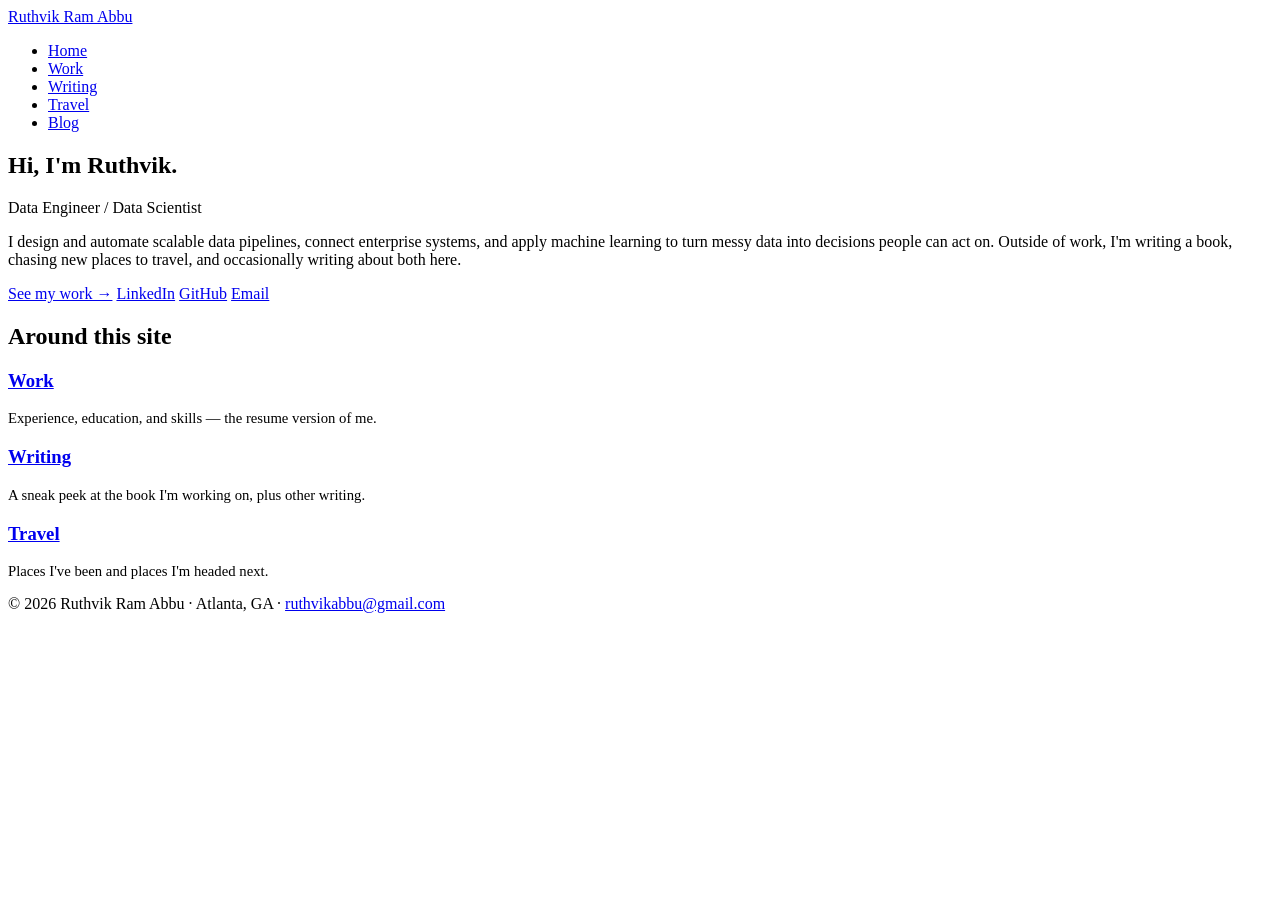
==== index.html @ 08ac9462 "Add site pages" ====
<!DOCTYPE html>
<html lang="en">
<head>
<meta charset="UTF-8">
<meta name="viewport" content="width=device-width, initial-scale=1.0">
<title>Ruthvik Ram Abbu</title>
<link rel="stylesheet" href="css/style.css">
</head>
<body>
<header class="site-header">
  <nav class="nav">
    <a class="brand" href="index.html">Ruthvik Ram Abbu</a>
    <ul>
      <li><a class="active" href="index.html">Home</a></li>
      <li><a href="work.html">Work</a></li>
      <li><a href="writing.html">Writing</a></li>
      <li><a href="travel.html">Travel</a></li>
      <li><a href="blog.html">Blog</a></li>
    </ul>
  </nav>
</header>

<main>
  <div class="wrap">
    <section class="hero">
      <h1>Hi, I'm Ruthvik.</h1>
      <div class="role">Data Engineer / Data Scientist</div>
      <p class="lead">
        I design and automate scalable data pipelines, connect enterprise systems, and apply
        machine learning to turn messy data into decisions people can act on. Outside of work,
        I'm writing a book, chasing new places to travel, and occasionally writing about both here.
      </p>
      <div class="links-row">
        <a class="btn primary" href="work.html">See my work &rarr;</a>
        <a class="btn" href="https://www.linkedin.com/in/ruthvik-ram-abbu/" target="_blank" rel="noopener">LinkedIn</a>
        <a class="btn" href="https://github.com/abburk19" target="_blank" rel="noopener">GitHub</a>
        <a class="btn" href="mailto:ruthvikabbu@gmail.com">Email</a>
      </div>
    </section>

    <section>
      <h2>Around this site</h2>
      <div class="grid-3">
        <div class="card">
          <h3><a href="work.html">Work</a></h3>
          <p style="color:var(--text-dim); font-size:0.92rem;">Experience, education, and skills &mdash; the resume version of me.</p>
        </div>
        <div class="card">
          <h3><a href="writing.html">Writing</a></h3>
          <p style="color:var(--text-dim); font-size:0.92rem;">A sneak peek at the book I'm working on, plus other writing.</p>
        </div>
        <div class="card">
          <h3><a href="travel.html">Travel</a></h3>
          <p style="color:var(--text-dim); font-size:0.92rem;">Places I've been and places I'm headed next.</p>
        </div>
      </div>
    </section>
  </div>
</main>

<footer>
  <div class="wrap">
    &copy; 2026 Ruthvik Ram Abbu &middot; Atlanta, GA &middot; <a href="mailto:ruthvikabbu@gmail.com">ruthvikabbu@gmail.com</a>
  </div>
</footer>
</body>
</html>
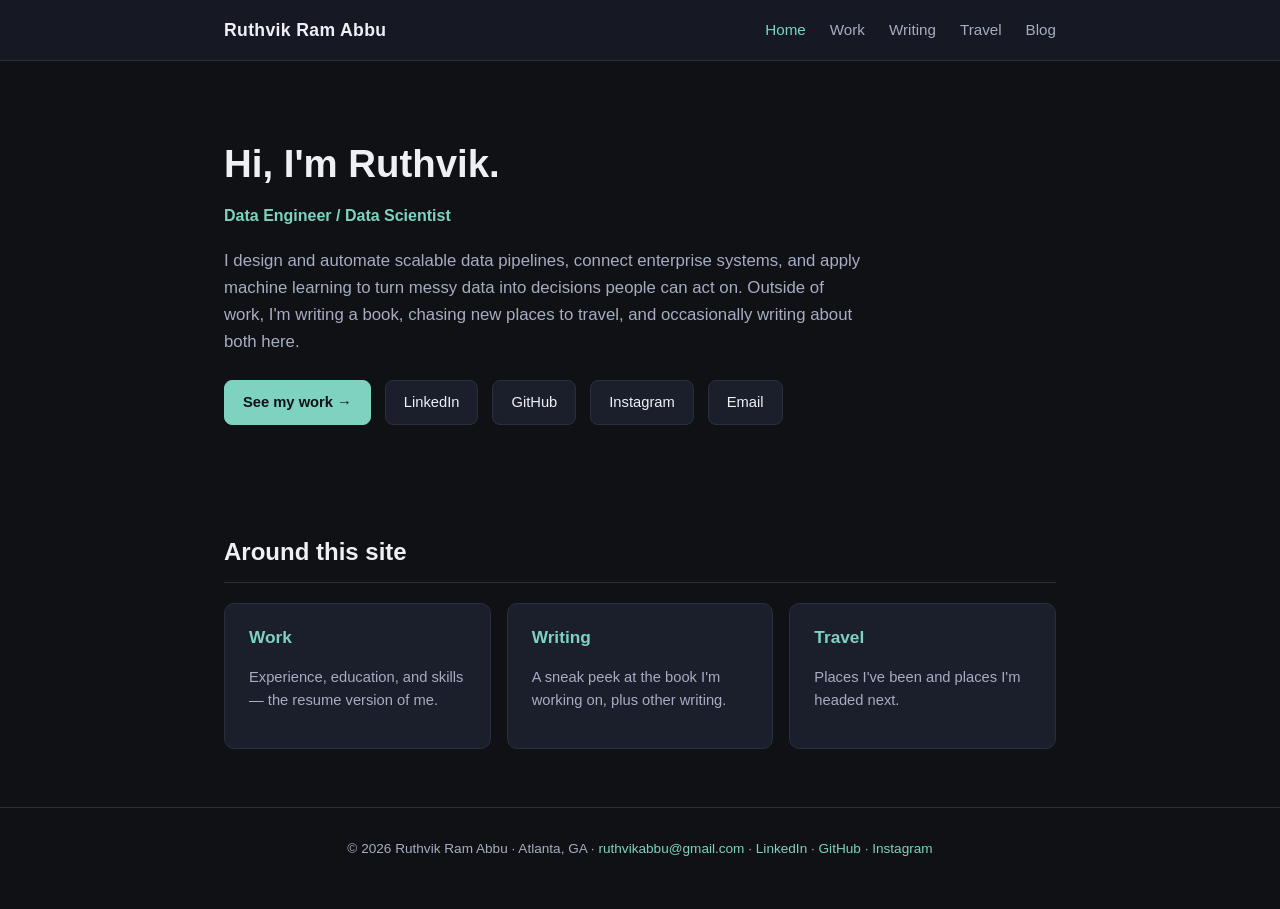
==== commit b8bcfe2e: "Add Instagram link" ====
--- a/index.html
+++ b/index.html
@@ -34,6 +34,7 @@
         <a class="btn primary" href="work.html">See my work &rarr;</a>
         <a class="btn" href="https://www.linkedin.com/in/ruthvik-ram-abbu/" target="_blank" rel="noopener">LinkedIn</a>
         <a class="btn" href="https://github.com/abburk19" target="_blank" rel="noopener">GitHub</a>
+        <a class="btn" href="https://www.instagram.com/ruthvikabbu/" target="_blank" rel="noopener">Instagram</a>
         <a class="btn" href="mailto:ruthvikabbu@gmail.com">Email</a>
       </div>
     </section>
@@ -60,7 +61,7 @@
 
 <footer>
   <div class="wrap">
-    &copy; 2026 Ruthvik Ram Abbu &middot; Atlanta, GA &middot; <a href="mailto:ruthvikabbu@gmail.com">ruthvikabbu@gmail.com</a>
+    &copy; 2026 Ruthvik Ram Abbu &middot; Atlanta, GA &middot; <a href="mailto:ruthvikabbu@gmail.com">ruthvikabbu@gmail.com</a> &middot; <a href="https://www.linkedin.com/in/ruthvik-ram-abbu/" target="_blank" rel="noopener">LinkedIn</a> &middot; <a href="https://github.com/abburk19" target="_blank" rel="noopener">GitHub</a> &middot; <a href="https://www.instagram.com/ruthvikabbu/" target="_blank" rel="noopener">Instagram</a>
   </div>
 </footer>
 </body>
--- a/css/style.css
+++ b/css/style.css
@@ -0,0 +1,245 @@
+:root {
+  --bg: #0f1115;
+  --bg-soft: #161923;
+  --card: #1b1f2b;
+  --text: #eef0f5;
+  --text-dim: #a6adc2;
+  --accent: #7dd3c0;
+  --accent-2: #f2b880;
+  --border: #2a2f3d;
+  --maxw: 880px;
+}
+
+* { box-sizing: border-box; }
+
+html { scroll-behavior: smooth; }
+
+body {
+  margin: 0;
+  font-family: "Segoe UI", -apple-system, BlinkMacSystemFont, Roboto, Helvetica, Arial, sans-serif;
+  background: var(--bg);
+  color: var(--text);
+  line-height: 1.6;
+}
+
+a { color: var(--accent); text-decoration: none; }
+a:hover { text-decoration: underline; }
+
+.wrap {
+  max-width: var(--maxw);
+  margin: 0 auto;
+  padding: 0 24px;
+}
+
+header.site-header {
+  border-bottom: 1px solid var(--border);
+  background: var(--bg-soft);
+  position: sticky;
+  top: 0;
+  z-index: 10;
+}
+
+.nav {
+  display: flex;
+  align-items: center;
+  justify-content: space-between;
+  max-width: var(--maxw);
+  margin: 0 auto;
+  padding: 16px 24px;
+}
+
+.nav .brand {
+  font-weight: 700;
+  font-size: 1.1rem;
+  color: var(--text);
+  letter-spacing: 0.02em;
+}
+
+.nav .brand:hover { text-decoration: none; color: var(--accent); }
+
+.nav ul {
+  list-style: none;
+  display: flex;
+  gap: 24px;
+  margin: 0;
+  padding: 0;
+}
+
+.nav ul li a {
+  color: var(--text-dim);
+  font-size: 0.95rem;
+}
+
+.nav ul li a.active,
+.nav ul li a:hover {
+  color: var(--accent);
+}
+
+main { min-height: 60vh; }
+
+.hero {
+  padding: 72px 0 48px;
+}
+
+.hero h1 {
+  font-size: 2.4rem;
+  margin: 0 0 8px;
+}
+
+.hero .role {
+  color: var(--accent);
+  font-weight: 600;
+  margin-bottom: 20px;
+}
+
+.hero p.lead {
+  color: var(--text-dim);
+  max-width: 640px;
+  font-size: 1.05rem;
+}
+
+.links-row {
+  display: flex;
+  gap: 14px;
+  margin-top: 24px;
+  flex-wrap: wrap;
+}
+
+.btn {
+  display: inline-flex;
+  align-items: center;
+  gap: 8px;
+  padding: 10px 18px;
+  border-radius: 8px;
+  border: 1px solid var(--border);
+  color: var(--text);
+  font-size: 0.92rem;
+  background: var(--card);
+}
+
+.btn:hover { border-color: var(--accent); text-decoration: none; color: var(--accent); }
+
+.btn.primary {
+  background: var(--accent);
+  color: #0f1115;
+  border-color: var(--accent);
+  font-weight: 600;
+}
+
+.btn.primary:hover { color: #0f1115; opacity: 0.9; }
+
+section { padding: 40px 0; }
+
+section h2 {
+  font-size: 1.5rem;
+  margin-bottom: 20px;
+  border-bottom: 1px solid var(--border);
+  padding-bottom: 10px;
+}
+
+.card {
+  background: var(--card);
+  border: 1px solid var(--border);
+  border-radius: 10px;
+  padding: 20px 24px;
+  margin-bottom: 18px;
+}
+
+.card h3 {
+  margin: 0 0 4px;
+  font-size: 1.08rem;
+}
+
+.card .meta {
+  color: var(--text-dim);
+  font-size: 0.88rem;
+  margin-bottom: 10px;
+}
+
+.card ul {
+  margin: 8px 0 0;
+  padding-left: 20px;
+}
+
+.card ul li { margin-bottom: 6px; color: var(--text-dim); font-size: 0.95rem; }
+
+.tag-grid {
+  display: flex;
+  flex-wrap: wrap;
+  gap: 8px;
+}
+
+.tag {
+  background: var(--bg-soft);
+  border: 1px solid var(--border);
+  padding: 5px 12px;
+  border-radius: 999px;
+  font-size: 0.85rem;
+  color: var(--text-dim);
+}
+
+.grid-3 {
+  display: grid;
+  grid-template-columns: repeat(3, 1fr);
+  gap: 16px;
+}
+
+@media (max-width: 700px) {
+  .grid-3 { grid-template-columns: 1fr; }
+  .nav ul { gap: 14px; }
+  .nav { flex-direction: column; gap: 10px; align-items: flex-start; }
+}
+
+.placeholder-note {
+  border: 1px dashed var(--accent-2);
+  background: rgba(242, 184, 128, 0.08);
+  color: var(--accent-2);
+  padding: 12px 16px;
+  border-radius: 8px;
+  font-size: 0.88rem;
+  margin-bottom: 20px;
+}
+
+footer {
+  border-top: 1px solid var(--border);
+  padding: 30px 0 50px;
+  color: var(--text-dim);
+  font-size: 0.85rem;
+  text-align: center;
+}
+
+blockquote {
+  border-left: 3px solid var(--accent);
+  margin: 20px 0;
+  padding: 4px 20px;
+  color: var(--text-dim);
+  font-style: italic;
+}
+
+
+
+
+
+
+
+
+
+
+
+
+
+
+
+
+
+
+
+
+
+
+
+
+
+
+
+
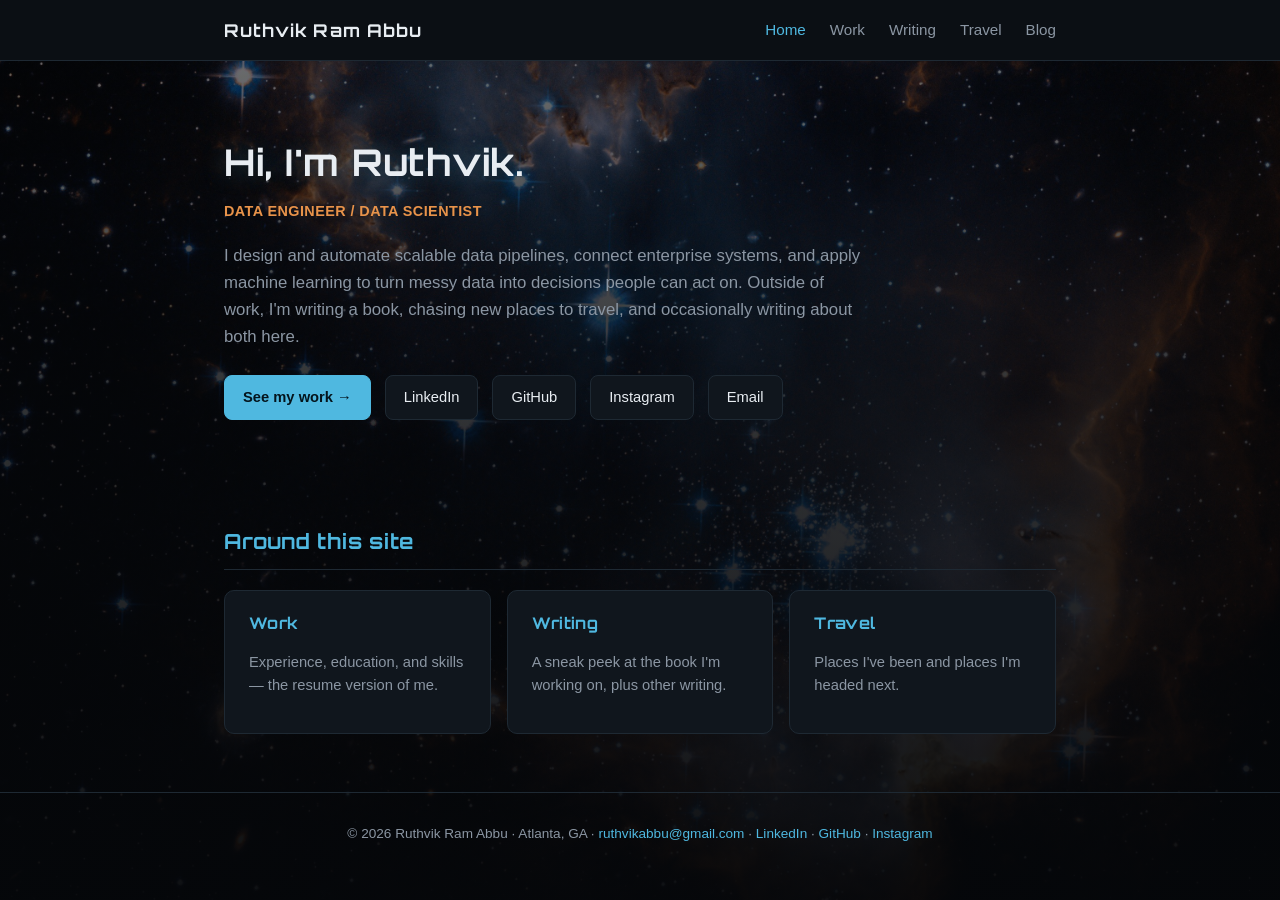
==== commit 512a23fc: "Update index.html" ====
--- a/index.html
+++ b/index.html
@@ -6,7 +6,7 @@
 <title>Ruthvik Ram Abbu</title>
 <link rel="stylesheet" href="css/style.css">
 </head>
-<body>
+<body class="page-index">
 <header class="site-header">
   <nav class="nav">
     <a class="brand" href="index.html">Ruthvik Ram Abbu</a>
--- a/css/style.css
+++ b/css/style.css
@@ -1,13 +1,16 @@
+@import url('https://fonts.googleapis.com/css2?family=Orbitron:wght@600;700&display=swap');
+
 :root {
-  --bg: #0f1115;
-  --bg-soft: #161923;
-  --card: #1b1f2b;
-  --text: #eef0f5;
-  --text-dim: #a6adc2;
-  --accent: #7dd3c0;
-  --accent-2: #f2b880;
-  --border: #2a2f3d;
-  --maxw: 880px;
+        --bg: #05070a;
+        --bg-soft: #0b0f14;
+        --card: #10161d;
+        --text: #e8edf2;
+        --text-dim: #8b96a3;
+        --accent: #4fb8e0;
+        --accent-2: #e8934a;
+        --border: #1e2933;
+        --maxw: 880px;
+        --font-display: 'Orbitron', 'Segoe UI', sans-serif;
 }
 
 * { box-sizing: border-box; }
@@ -15,231 +18,229 @@
 html { scroll-behavior: smooth; }
 
 body {
-  margin: 0;
-  font-family: "Segoe UI", -apple-system, BlinkMacSystemFont, Roboto, Helvetica, Arial, sans-serif;
-  background: var(--bg);
-  color: var(--text);
-  line-height: 1.6;
-}
+          margin: 0;
+          font-family: "Segoe UI", -apple-system, BlinkMacSystemFont, Roboto, Helvetica, Arial, sans-serif;
+          background-image:
+            linear-gradient(180deg, rgba(5, 7, 10, 0.55) 0%, rgba(5, 7, 10, 0.82) 45%, rgba(5, 7, 10, 0.96) 100%),
+                      var(--page-bg, none);
+          background-size: cover;
+          background-position: center;
+          background-repeat: no-repeat;
+          background-attachment: fixed;
+          background-color: var(--bg);
+          color: var(--text);
+          line-height: 1.6;
+}
+
+body.page-index   { --page-bg: url('../Background%20images/wp12481909-dark-space-4k-wallpapers.jpg'); }
+body.page-work    { --page-bg: url('../Background%20images/wp12489447-4k-desktop-space-wallpapers.jpg'); }
+body.page-writing { --page-bg: url('../Background%20images/wp12251869-interstellar-space-wallpapers.jpg'); }
+body.page-travel  { --page-bg: url('../Background%20images/wp12665976-deep-space-4k-wallpapers.jpg'); }
+body.page-blog    { --page-bg: url('../Background%20images/wp12560083-4k-astronomy-wallpapers.jpg'); }
 
 a { color: var(--accent); text-decoration: none; }
 a:hover { text-decoration: underline; }
 
 .wrap {
-  max-width: var(--maxw);
-  margin: 0 auto;
-  padding: 0 24px;
+        max-width: var(--maxw);
+        margin: 0 auto;
+        padding: 0 24px;
 }
 
 header.site-header {
-  border-bottom: 1px solid var(--border);
-  background: var(--bg-soft);
-  position: sticky;
-  top: 0;
-  z-index: 10;
+        border-bottom: 1px solid var(--border);
+        background: var(--bg-soft);
+        position: sticky;
+        top: 0;
+        z-index: 10;
 }
 
 .nav {
-  display: flex;
-  align-items: center;
-  justify-content: space-between;
-  max-width: var(--maxw);
-  margin: 0 auto;
-  padding: 16px 24px;
+        display: flex;
+        align-items: center;
+        justify-content: space-between;
+        max-width: var(--maxw);
+        margin: 0 auto;
+        padding: 16px 24px;
 }
 
 .nav .brand {
-  font-weight: 700;
-  font-size: 1.1rem;
-  color: var(--text);
-  letter-spacing: 0.02em;
+        font-family: var(--font-display);
+        font-weight: 700;
+        font-size: 1.1rem;
+        color: var(--text);
+        letter-spacing: 0.06em;
 }
 
 .nav .brand:hover { text-decoration: none; color: var(--accent); }
 
 .nav ul {
-  list-style: none;
-  display: flex;
-  gap: 24px;
-  margin: 0;
-  padding: 0;
+        list-style: none;
+        display: flex;
+        gap: 24px;
+        margin: 0;
+        padding: 0;
 }
 
 .nav ul li a {
-  color: var(--text-dim);
-  font-size: 0.95rem;
+        color: var(--text-dim);
+        font-size: 0.95rem;
 }
 
 .nav ul li a.active,
 .nav ul li a:hover {
-  color: var(--accent);
+        color: var(--accent);
 }
 
 main { min-height: 60vh; }
 
 .hero {
-  padding: 72px 0 48px;
+        padding: 72px 0 48px;
 }
 
 .hero h1 {
-  font-size: 2.4rem;
-  margin: 0 0 8px;
+        font-family: var(--font-display);
+        font-size: 2.3rem;
+        letter-spacing: 0.02em;
+        margin: 0 0 8px;
+        text-shadow: 0 0 24px rgba(79, 184, 224, 0.3);
 }
 
 .hero .role {
-  color: var(--accent);
-  font-weight: 600;
-  margin-bottom: 20px;
+        color: var(--accent-2);
+        font-weight: 600;
+        letter-spacing: 0.03em;
+        text-transform: uppercase;
+        font-size: 0.9rem;
+        margin-bottom: 20px;
 }
 
 .hero p.lead {
-  color: var(--text-dim);
-  max-width: 640px;
-  font-size: 1.05rem;
+        color: var(--text-dim);
+        max-width: 640px;
+        font-size: 1.05rem;
 }
 
 .links-row {
-  display: flex;
-  gap: 14px;
-  margin-top: 24px;
-  flex-wrap: wrap;
+        display: flex;
+        gap: 14px;
+        margin-top: 24px;
+        flex-wrap: wrap;
 }
 
 .btn {
-  display: inline-flex;
-  align-items: center;
-  gap: 8px;
-  padding: 10px 18px;
-  border-radius: 8px;
-  border: 1px solid var(--border);
-  color: var(--text);
-  font-size: 0.92rem;
-  background: var(--card);
+        display: inline-flex;
+        align-items: center;
+        gap: 8px;
+        padding: 10px 18px;
+        border-radius: 8px;
+        border: 1px solid var(--border);
+        color: var(--text);
+        font-size: 0.92rem;
+        background: var(--card);
 }
 
 .btn:hover { border-color: var(--accent); text-decoration: none; color: var(--accent); }
 
 .btn.primary {
-  background: var(--accent);
-  color: #0f1115;
-  border-color: var(--accent);
-  font-weight: 600;
-}
-
-.btn.primary:hover { color: #0f1115; opacity: 0.9; }
+        background: var(--accent);
+        color: #04141c;
+        border-color: var(--accent);
+        font-weight: 600;
+}
+
+.btn.primary:hover { color: #04141c; opacity: 0.9; }
 
 section { padding: 40px 0; }
 
 section h2 {
-  font-size: 1.5rem;
-  margin-bottom: 20px;
-  border-bottom: 1px solid var(--border);
-  padding-bottom: 10px;
+        font-family: var(--font-display);
+        color: var(--accent);
+        font-size: 1.3rem;
+        letter-spacing: 0.03em;
+        margin-bottom: 20px;
+        border-bottom: 1px solid var(--border);
+        padding-bottom: 10px;
 }
 
 .card {
-  background: var(--card);
-  border: 1px solid var(--border);
-  border-radius: 10px;
-  padding: 20px 24px;
-  margin-bottom: 18px;
+        background: var(--card);
+        border: 1px solid var(--border);
+        border-radius: 10px;
+        padding: 20px 24px;
+        margin-bottom: 18px;
 }
 
 .card h3 {
-  margin: 0 0 4px;
-  font-size: 1.08rem;
+        font-family: var(--font-display);
+        color: var(--text);
+        margin: 0 0 4px;
+        font-size: 1rem;
+        letter-spacing: 0.02em;
 }
 
 .card .meta {
-  color: var(--text-dim);
-  font-size: 0.88rem;
-  margin-bottom: 10px;
+        color: var(--text-dim);
+        font-size: 0.88rem;
+        margin-bottom: 10px;
 }
 
 .card ul {
-  margin: 8px 0 0;
-  padding-left: 20px;
+        margin: 8px 0 0;
+        padding-left: 20px;
 }
 
 .card ul li { margin-bottom: 6px; color: var(--text-dim); font-size: 0.95rem; }
 
 .tag-grid {
-  display: flex;
-  flex-wrap: wrap;
-  gap: 8px;
+        display: flex;
+        flex-wrap: wrap;
+        gap: 8px;
 }
 
 .tag {
-  background: var(--bg-soft);
-  border: 1px solid var(--border);
-  padding: 5px 12px;
-  border-radius: 999px;
-  font-size: 0.85rem;
-  color: var(--text-dim);
+        background: var(--bg-soft);
+        border: 1px solid var(--border);
+        padding: 5px 12px;
+        border-radius: 999px;
+        font-size: 0.85rem;
+        color: var(--text-dim);
 }
 
 .grid-3 {
-  display: grid;
-  grid-template-columns: repeat(3, 1fr);
-  gap: 16px;
+        display: grid;
+        grid-template-columns: repeat(3, 1fr);
+        gap: 16px;
 }
 
 @media (max-width: 700px) {
-  .grid-3 { grid-template-columns: 1fr; }
-  .nav ul { gap: 14px; }
-  .nav { flex-direction: column; gap: 10px; align-items: flex-start; }
+        .grid-3 { grid-template-columns: 1fr; }
+        .nav ul { gap: 14px; }
+        .nav { flex-direction: column; gap: 10px; align-items: flex-start; }
 }
 
 .placeholder-note {
-  border: 1px dashed var(--accent-2);
-  background: rgba(242, 184, 128, 0.08);
-  color: var(--accent-2);
-  padding: 12px 16px;
-  border-radius: 8px;
-  font-size: 0.88rem;
-  margin-bottom: 20px;
+        border: 1px dashed var(--accent-2);
+        background: rgba(232, 147, 74, 0.12);
+        color: #f2b98a;
+        padding: 12px 16px;
+        border-radius: 8px;
+        font-size: 0.88rem;
+        margin-bottom: 20px;
 }
 
 footer {
-  border-top: 1px solid var(--border);
-  padding: 30px 0 50px;
-  color: var(--text-dim);
-  font-size: 0.85rem;
-  text-align: center;
+        border-top: 1px solid var(--border);
+        padding: 30px 0 50px;
+        color: var(--text-dim);
+        font-size: 0.85rem;
+        text-align: center;
 }
 
 blockquote {
-  border-left: 3px solid var(--accent);
-  margin: 20px 0;
-  padding: 4px 20px;
-  color: var(--text-dim);
-  font-style: italic;
-}
-
-
-
-
-
-
-
-
-
-
-
-
-
-
-
-
-
-
-
-
-
-
-
-
-
-
-
-
+        border-left: 3px solid var(--accent);
+        margin: 20px 0;
+        padding: 4px 20px;
+        color: var(--text-dim);
+        font-style: italic;
+}
